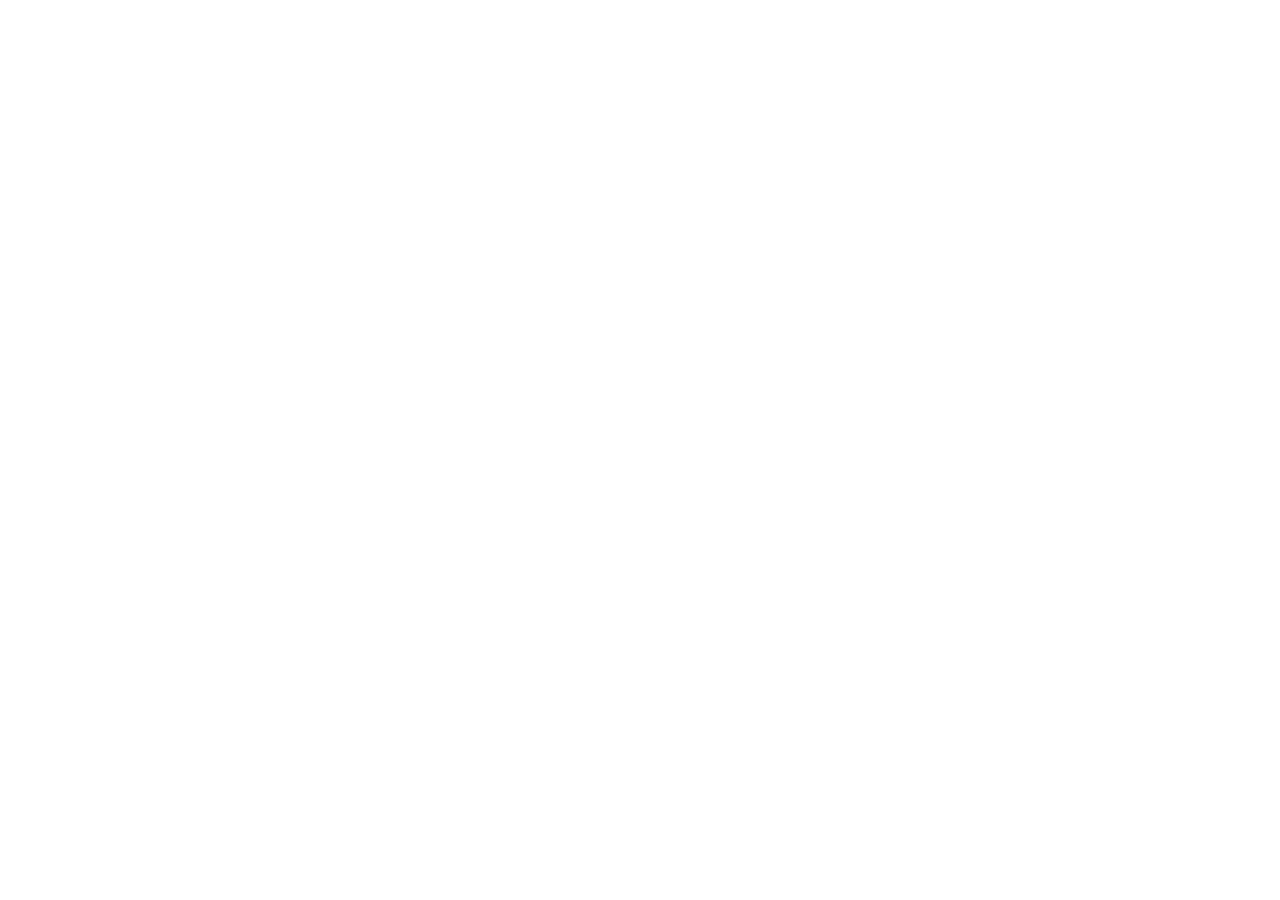
==== index.html @ 5d9fb6f5 "started on this project." ====
<!DOCTYPE html>
<html lang="en">
  <head>
    <meta charset="UTF-8" />
    <meta name="viewport" content="width=device-width, initial-scale=1.0" />
    <meta
      name="desciption"
      content="Generate meaningful discussions with your audience and build a strong, loyal community. 
        Think of the insightful conversations you miss out on with a feedback form."
    />
    <link rel="preconnect" href="https://fonts.googleapis.com" />
    <link rel="preconnect" href="https://fonts.gstatic.com" crossorigin />
    <link
      href="https://fonts.googleapis.com/css2?family=Open+Sans:ital,wght@0,300..800;1,300..800&family=Poppins:ital,wght@0,100;0,200;0,300;0,400;0,500;0,600;0,700;0,800;0,900;1,100;1,200;1,300;1,400;1,500;1,600;1,700;1,800;1,900&display=swap"
      rel="stylesheet"
    />
    <link
      rel="icon"
      type="image/png"
      sizes="32x32"
      href="./images/favicon-32x32.png"
    />
    <title>
      Frontend Mentor | Huddle landing page with alternating feature blocks
    </title>
  </head>
  <body></body>
</html>
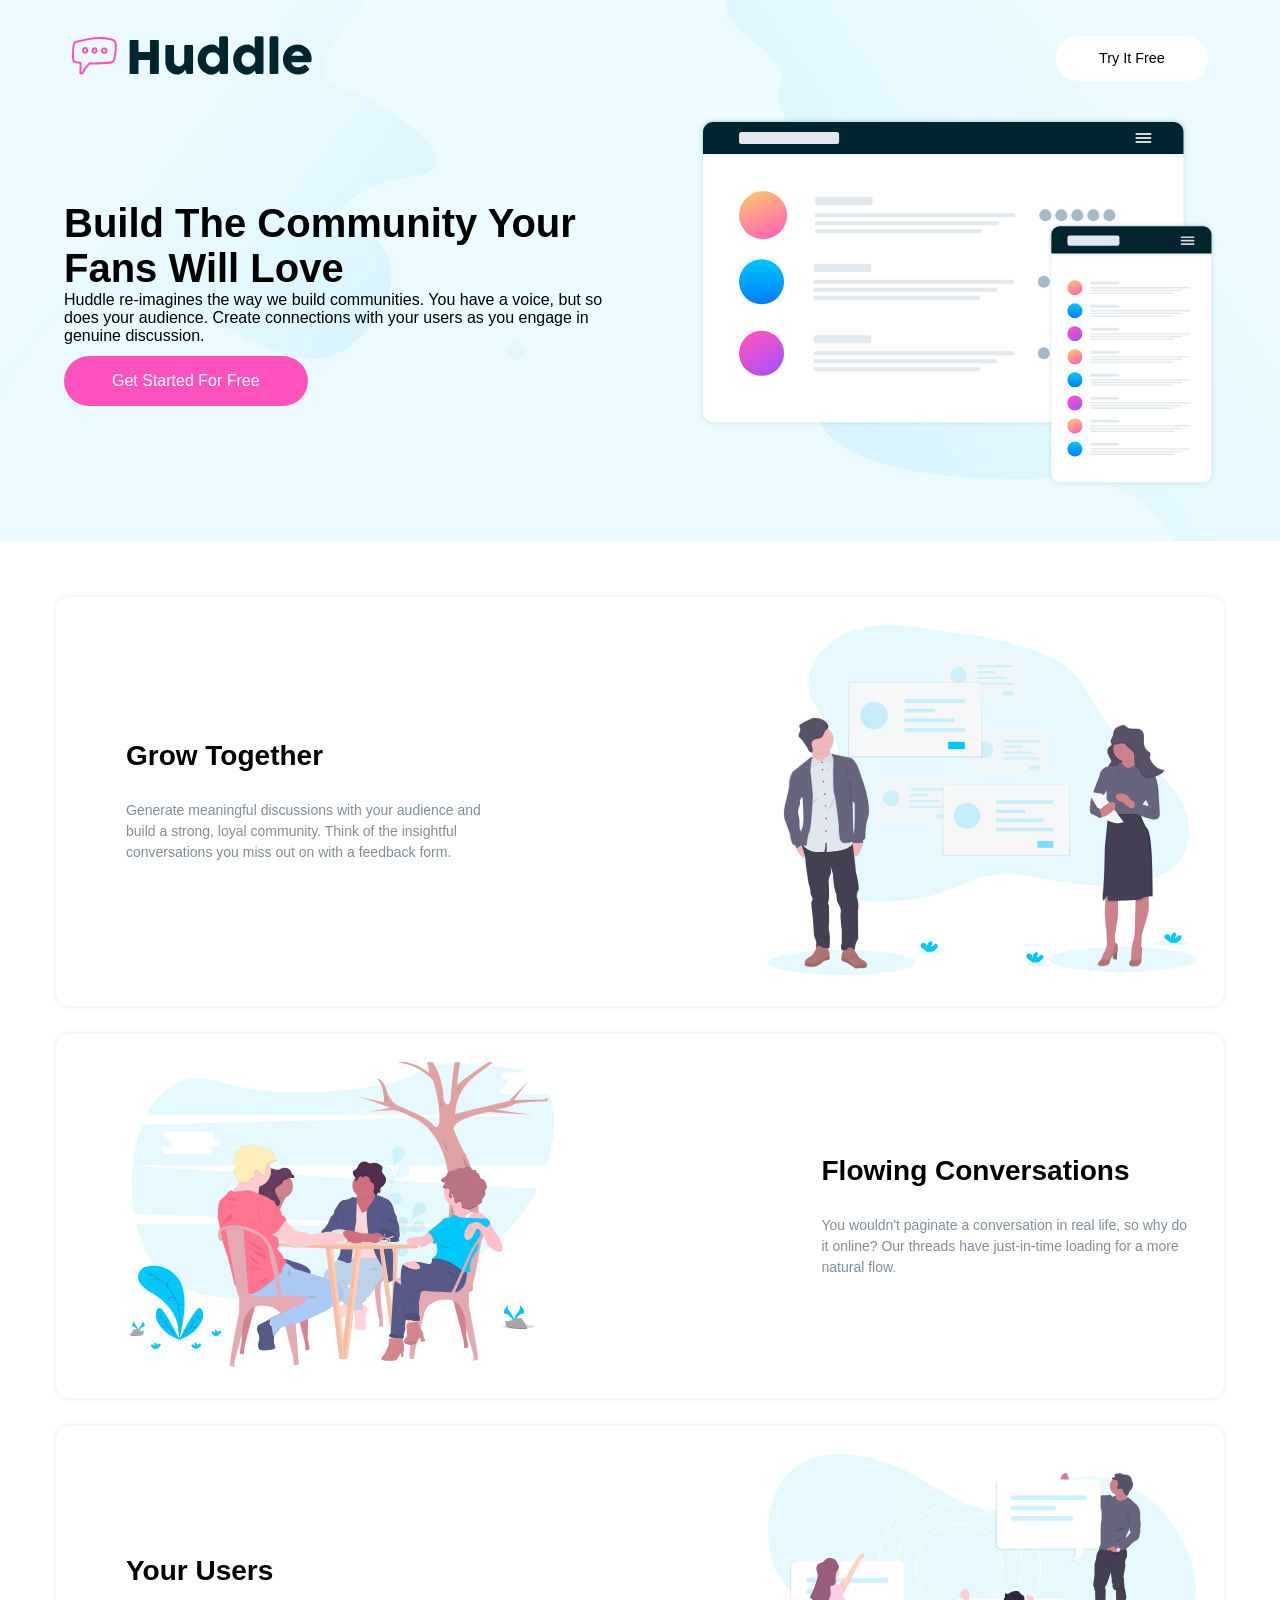
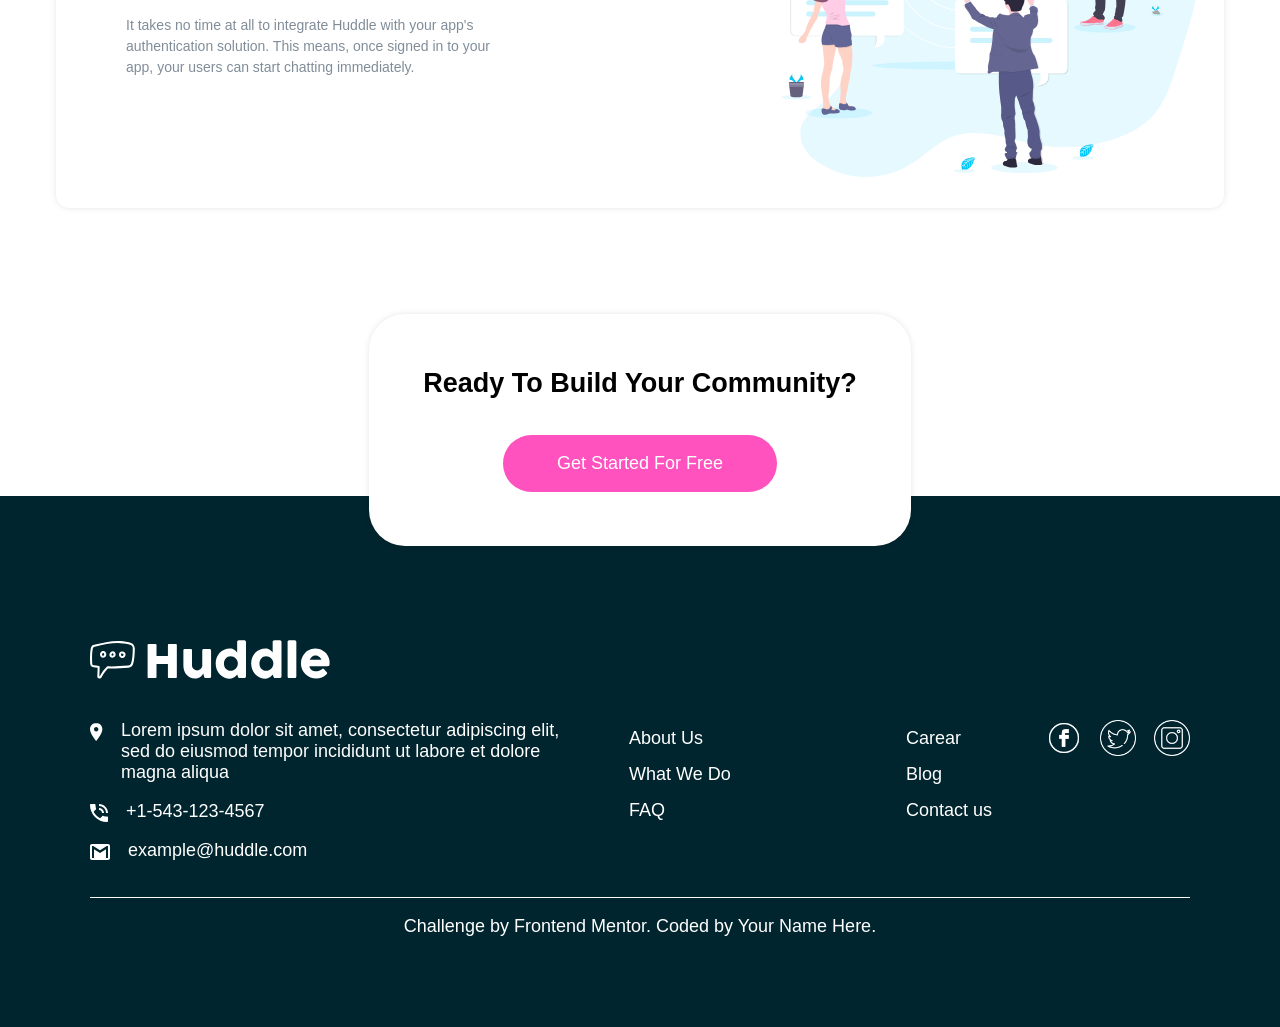
==== commit cfdc9c9a: "finished this project" ====
--- a/index.html
+++ b/index.html
@@ -20,9 +20,140 @@
       sizes="32x32"
       href="./images/favicon-32x32.png"
     />
+    <link rel="stylesheet" href="style.css" />
     <title>
       Frontend Mentor | Huddle landing page with alternating feature blocks
     </title>
   </head>
-  <body></body>
+  <body>
+    <main>
+      <header>
+        <nav>
+          <div class="nav-logo-container">
+            <img src="images/logo.svg" alt="nav-logo" />
+          </div>
+          <button>Try It Free</button>
+        </nav>
+        <div class="header__content">
+          <article class="header__article">
+            <h1>Build The Community Your Fans Will Love</h1>
+            <p>
+              Huddle re-imagines the way we build communities. You have a voice,
+              but so does your audience. Create connections with your users as
+              you engage in genuine discussion.
+            </p>
+            <button>Get Started For Free</button>
+          </article>
+          <div class="header__image-holder">
+            <img src="images/illustration-mockups.svg" alt="" />
+          </div>
+        </div>
+      </header>
+      <section class="contents">
+        <div class="content content-1">
+          <article>
+            <h2>Grow Together</h2>
+            <p>
+              Generate meaningful discussions with your audience and build a
+              strong, loyal community. Think of the insightful conversations you
+              miss out on with a feedback form.
+            </p>
+          </article>
+          <div class="content__image-holder content-1__image-holder">
+            <img
+              src="images/illustration-grow-together.svg"
+              alt="grow-together"
+            />
+          </div>
+        </div>
+
+        <div class="content content-2">
+          <div class="content__image-holder content-2__image-holder">
+            <img
+              src="images/illustration-flowing-conversation.svg"
+              alt="grow-together"
+            />
+          </div>
+          <article>
+            <h2>Flowing Conversations</h2>
+            <p>
+              You wouldn't paginate a conversation in real life, so why do it
+              online? Our threads have just-in-time loading for a more natural
+              flow.
+            </p>
+          </article>
+        </div>
+
+        <div class="content content-3">
+          <article>
+            <h2>Your Users</h2>
+            <p>
+              It takes no time at all to integrate Huddle with your app's
+              authentication solution. This means, once signed in to your app,
+              your users can start chatting immediately.
+            </p>
+          </article>
+          <div class="content__image-holder content-3__image-holder">
+            <img src="images/illustration-your-users.svg" alt="grow-together" />
+          </div>
+        </div>
+      </section>
+
+      <!-- ======== get Started ========== -->
+      <section class="get-started">
+        <h1>Ready To Build Your Community?</h1>
+        <button>Get Started For Free</button>
+      </section>
+
+      <!-- ======== footer========== -->
+
+      <footer>
+        <div class="footer__image-holder">
+          <img src="images/logo.svg" alt="footer logo" />
+        </div>
+        <div class="footer__content">
+          <div class="contacts">
+            <a href="#"
+              ><img src="images/icon-location.svg" alt="icon-location" />
+              <p>
+                Lorem ipsum dolor sit amet, consectetur adipiscing elit, sed do
+                eiusmod tempor incididunt ut labore et dolore magna aliqua
+              </p></a
+            >
+            <a href="#"
+              ><img src="images/icon-phone.svg" alt="icon-phone" />
+              <p>+1-543-123-4567</p></a
+            >
+            <a href="#"
+              ><img src="images/icon-email.svg" alt="icon-email" />
+              <p>example@huddle.com</p></a
+            >
+          </div>
+          <div class="links">
+            <ul>
+              <li><a href="#">About Us</a></li>
+              <li><a href="#"></a>What We Do</li>
+              <li><a href="#"></a>FAQ</li>
+            </ul>
+            <ul>
+              <li><a href="#">Carear</a></li>
+              <li><a href="#">Blog</a></li>
+              <li><a href="#">Contact us</a></li>
+            </ul>
+          </div>
+          <div class="socials">
+            <div><img src="images/facebook.png" alt="facebook" /></div>
+            <div><img src="images/twitter.png" alt="twitter" /></div>
+            <div><img src="images/instagram.png" alt="instagram" /></div>
+          </div>
+        </div>
+        <p class="attribution">
+          Challenge by
+          <a href="https://www.frontendmentor.io?ref=challenge" target="_blank"
+            >Frontend Mentor</a
+          >. Coded by <a href="#">Your Name Here</a>.
+        </p>
+      </footer>
+    </main>
+  </body>
 </html>
--- a/style.css
+++ b/style.css
@@ -0,0 +1,420 @@
+*,
+*::after,
+*::before {
+  margin: 0;
+  padding: 0;
+  box-sizing: border-box;
+}
+
+:root {
+  /* === colors === */
+  --primary-pink: hsl(322, 100%, 66%);
+  --neutral-pale-cyan: hsl(193, 100%, 96%);
+  --neutral-dark-cyan: hsl(192, 100%, 9%);
+  --neutral-grayish-blue: hsl(208, 11%, 55%);
+  --white-text: #fff;
+  --primary-padding: 2em 4em;
+  --prmary-button-padding: 1em 3em;
+}
+
+body {
+  font-size: 18px;
+  font-family: "Poppins", "Open Sans", sans-serif;
+  max-width: 100%;
+}
+
+/* Header == <nav, header__content> */
+
+header {
+  font-size: inherit;
+  background-image: url(images/bg-hero-desktop.svg);
+  background-repeat: no-repeat;
+  background-color: var(--neutral-pale-cyan);
+  padding-bottom: 1em;
+}
+
+/* ========= nav  */
+
+nav {
+  font-size: inherit;
+  padding: var(--primary-padding);
+  display: -webkit-box;
+  display: -ms-flexbox;
+  display: flex;
+  justify-content: space-between;
+  align-items: center;
+}
+
+.nav-logo-container {
+  max-width: 30%;
+}
+
+.nav-logo-container img {
+  width: 100%;
+}
+
+nav button {
+  font-size: 0.8em;
+  max-width: 30%;
+  padding: 1em 3em;
+  border: none;
+  background-color: white;
+  border-radius: 100px;
+}
+
+/* ============== nav media queries */
+
+@media screen and (max-width: 617px) {
+  body {
+    font-size: 14px;
+  }
+}
+
+@media screen and (max-width: 500px) {
+  body {
+    font-size: 12px;
+  }
+  nav button {
+    max-width: 50%;
+    padding: 1em 3em;
+  }
+}
+
+/* =========== header__content*/
+
+.header__content {
+  display: flex;
+  padding: var(--primary-padding);
+  padding-top: 0;
+  align-items: center;
+  gap: 5%;
+}
+
+.header__content > * {
+  max-width: 50%;
+}
+
+.header__article {
+  font-size: inherit;
+}
+
+.header__article h1 {
+  font-size: 2.5em;
+}
+
+.header__article p {
+  font-size: 1em;
+  margin-bottom: 0.7em;
+}
+
+.header__article button {
+  font-size: inherit;
+  border: none;
+  color: var(--white-text);
+  padding: var(--prmary-button-padding);
+  background-color: var(--primary-pink);
+  border-radius: 100px;
+}
+
+.header__image-holder img {
+  width: 100%;
+}
+
+/* ============= header__content media queries */
+
+@media screen and (max-width: 1300px) {
+  .header__content {
+    font-size: 16px;
+  }
+}
+
+@media screen and (max-width: 985px) {
+  .header__content {
+    font-size: 12px;
+  }
+}
+
+@media screen and (max-width: 776px) {
+  .header__content {
+    font-size: 10px;
+  }
+}
+
+@media screen and (max-width: 600px) {
+  .header__content {
+    font-size: 8px;
+  }
+}
+
+@media screen and (max-width: 500px) {
+  .header__content {
+    font-size: 12px;
+    text-align: center;
+    flex-direction: column;
+  }
+
+  .header__content > * {
+    max-width: 100%;
+  }
+
+  .header__article {
+    padding-top: 40%;
+    margin-bottom: 25%;
+  }
+
+  .header__article h1 {
+    margin-bottom: 1em;
+  }
+
+  .header__article p {
+    margin-bottom: 2em;
+  }
+}
+
+/* Content == <content * 3> */
+
+.contents {
+  font-size: 14px;
+  padding: var(--primary-padding);
+}
+
+.content {
+  font-size: inherit;
+  display: flex;
+  justify-content: space-between;
+  align-items: center;
+  padding: 2em;
+  padding-left: 5em;
+  margin: 2em 0;
+  box-shadow: 0 0 6px rgba(0, 0, 0, 0.1);
+  border-radius: 1em;
+}
+
+.content article {
+  font-size: inherit;
+  max-width: 35%;
+}
+
+.content article h2 {
+  font-size: 2em;
+  margin-bottom: 1em;
+}
+
+.content article p {
+  font-size: 1em;
+  line-height: 1.5em;
+  color: var(--neutral-grayish-blue);
+}
+
+.content__image-holder {
+  max-width: 40%;
+}
+
+.content__image-holder img {
+  width: 100%;
+}
+
+/* ============ contents media queries */
+@media screen and (max-width: 810px) {
+  .contents {
+    font-size: 12px;
+  }
+}
+
+@media screen and (max-width: 690px) {
+  .contents {
+    font-size: 10px;
+  }
+}
+
+@media screen and (max-width: 568px) {
+  .contents {
+    font-size: 9px;
+  }
+}
+
+@media screen and (max-width: 500px) {
+  .contents {
+    font-size: 12px;
+  }
+
+  .content {
+    display: flex;
+    flex-direction: column;
+    text-align: center;
+    padding: 3em;
+  }
+
+  .content article {
+    max-width: 100%;
+  }
+
+  .content__image-holder {
+    margin-bottom: 3rem;
+  }
+
+  .content > * {
+    max-width: 100%;
+  }
+
+  .content-1__image-holder,
+  .content-3__image-holder {
+    order: 1;
+  }
+
+  .content-1 article,
+  .content-3 article {
+    order: 2;
+  }
+}
+
+/* get-started == <h1, button> */
+
+.get-started {
+  position: relative;
+  padding: 3em;
+  background-color: #fff;
+  width: fit-content;
+  margin: 0 auto;
+  box-shadow: 0 0 6px rgba(0, 0, 0, 0.1);
+  border-radius: 2em;
+  text-align: center;
+  transform: translateY(50px);
+  z-index: 2;
+}
+
+.get-started button {
+  font-size: inherit;
+  align-items: center;
+  padding: var(--prmary-button-padding);
+  background-color: var(--primary-pink);
+  border: none;
+  color: var(--white-text);
+  border-radius: 100px;
+  margin-top: 2em;
+}
+
+/* ===============get-started media queries============== */
+
+@media screen and (max-width: 500px) {
+  .get-started {
+    margin: 0 1em;
+  }
+}
+
+/* footer == <footer__image-holder, footer__content, attribution> */
+
+footer {
+  font-size: inherit;
+  background-color: var(--neutral-dark-cyan);
+  padding: 5em;
+  padding-top: 8em;
+  color: var(--white-text);
+  z-index: 1;
+}
+
+.footer__content {
+  display: flex;
+  margin-top: 2em;
+  justify-content: space-between;
+  border-bottom: 1px solid #fff;
+  padding-bottom: 2em;
+}
+
+.footer__content ul {
+  list-style-type: none;
+}
+
+.footer__content a {
+  text-decoration: none;
+  color: inherit;
+}
+
+footer img {
+  filter: brightness(0) invert(1);
+}
+
+.socials {
+  display: flex;
+  max-width: 23%;
+  margin-left: auto;
+  gap: 1em;
+  margin-right: 0;
+  width: fit-content;
+}
+
+.socials img {
+  width: 2em;
+}
+
+.links {
+  display: flex;
+  justify-content: space-between;
+  max-width: 33%;
+  margin: 0 3em;
+  width: 100%;
+}
+
+.links ul {
+  line-height: 2em;
+}
+
+.contacts > *:not(:last-child) {
+  margin-bottom: 1em;
+}
+
+.contacts a {
+  display: flex;
+  gap: 1em;
+}
+
+.contacts a img {
+  height: fit-content;
+  margin-top: 0.2em;
+}
+
+.attribution {
+  text-align: center;
+  margin-top: 1em;
+}
+
+.attribution a {
+  text-decoration: none;
+  color: var(--white-text);
+}
+
+/* ====== footer media queries ====== */
+
+@media screen and (max-width: 840px) {
+  footer {
+    font-size: 12px;
+  }
+}
+
+@media screen and (max-width: 650px) {
+  footer {
+    font-size: 10px;
+  }
+}
+
+@media screen and (max-width: 500px) {
+  footer {
+    font-size: 12px;
+  }
+
+  .footer__content {
+    display: block;
+  }
+
+  .get-started {
+    margin: auto;
+  }
+
+  .links {
+    display: block;
+    margin-top: 2em;
+  }
+  .socials {
+    margin: 2em auto;
+  }
+}
